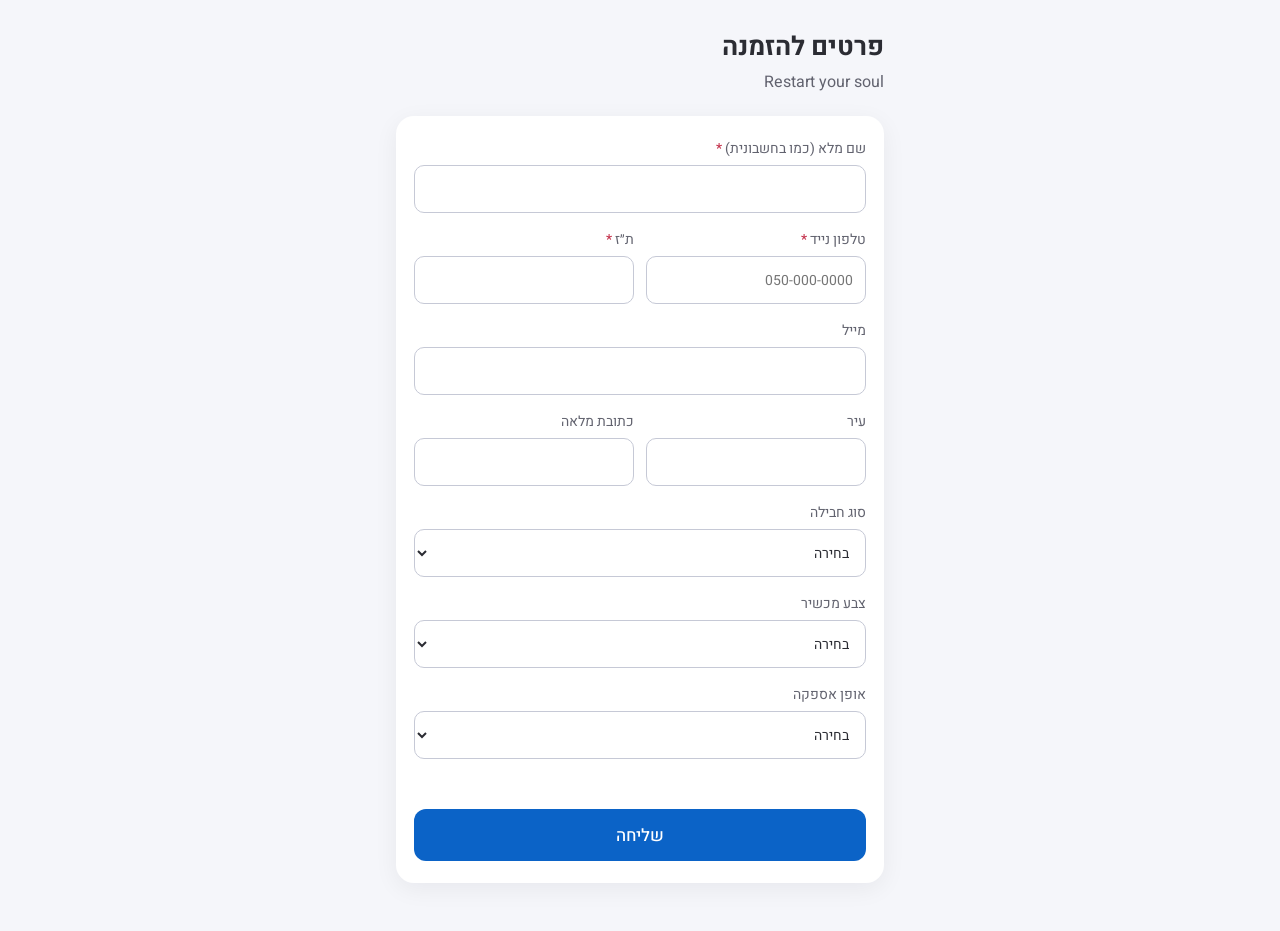
==== form.html @ 0bc05acb "Customer details form that lands in 'awaiting approval' Co-Authored-By: Claude Opus 5.5 <noreply@ant" ====
<!doctype html>
<html lang="he" dir="rtl">
<head>
<meta charset="utf-8">
<meta name="viewport" content="width=device-width, initial-scale=1, viewport-fit=cover">
<title>פרטים להזמנה · Restart your soul</title>
<meta name="theme-color" content="#292f4c">
<meta name="robots" content="noindex">
<link rel="icon" href="icon.svg" type="image/svg+xml">
<link rel="preconnect" href="https://fonts.googleapis.com">
<link href="https://fonts.googleapis.com/css2?family=Heebo:wght@400;500;700&display=swap" rel="stylesheet">
<style>
  :root{--bg:#f5f6fa;--ink:#2b2c33;--muted:#62636f;--primary:#0b63c7;--danger:#c4314b;--line:#c6c9d6}
  *{box-sizing:border-box}
  body{margin:0;font-family:Heebo,system-ui,sans-serif;background:var(--bg);color:var(--ink);font-size:16px;-webkit-text-size-adjust:100%}
  main{max-width:520px;margin:0 auto;padding:28px 16px 48px}
  h1{margin:0 0 4px;font-size:26px}
  .lead{margin:0 0 22px;color:var(--muted)}
  form{background:#fff;border-radius:18px;padding:22px 18px;display:flex;flex-direction:column;gap:16px;box-shadow:0 6px 24px rgba(20,24,40,.06)}
  label{display:flex;flex-direction:column;gap:6px;font-size:14px;color:var(--muted)}
  label b{color:var(--danger);font-weight:500}
  input,select{font:inherit;color:var(--ink);border:1px solid var(--line);border-radius:10px;padding:11px 12px;min-height:48px;background:#fff;width:100%}
  input:focus,select:focus{outline:3px solid #8bb8f0;outline-offset:0;border-color:var(--primary)}
  input[dir=ltr]{text-align:right}
  .row{display:grid;grid-template-columns:1fr 1fr;gap:12px}
  button{font:inherit;border:0;border-radius:12px;min-height:52px;background:var(--primary);color:#fff;font-weight:500;font-size:17px;cursor:pointer;margin-top:4px}
  button:disabled{opacity:.6}
  .err{color:var(--danger);font-size:14px;min-height:1em;margin:0}
  .hp{position:absolute;width:1px;height:1px;overflow:hidden;clip:rect(0 0 0 0);opacity:0}
  .done{background:#fff;border-radius:18px;padding:36px 20px;text-align:center;box-shadow:0 6px 24px rgba(20,24,40,.06)}
  .done .ok{width:64px;height:64px;border-radius:50%;background:#00c875;color:#fff;font-size:34px;display:flex;align-items:center;justify-content:center;margin:0 auto 14px}
  .done h2{margin:0 0 6px}
  .done p{margin:0;color:var(--muted)}
  @media (max-width:420px){.row{grid-template-columns:1fr}}
</style>
</head>
<body>
<main>
  <h1>פרטים להזמנה</h1>
  <p class="lead">Restart your soul</p>
  <form id="f" novalidate>
    <label><span>שם מלא (כמו בחשבונית) <b aria-hidden="true">*</b></span><input name="name" required autocomplete="name" maxlength="120"></label>
    <div class="row">
      <label><span>טלפון נייד <b aria-hidden="true">*</b></span><input name="phone" required type="tel" inputmode="tel" autocomplete="tel" dir="ltr" placeholder="050-000-0000"></label>
      <label><span>ת״ז <b aria-hidden="true">*</b></span><input name="tz" required inputmode="numeric" maxlength="9" dir="ltr"></label>
    </div>
    <label>מייל<input name="email_mkzappb7" type="email" autocomplete="email" dir="ltr"></label>
    <div class="row">
      <label>עיר<input name="text_mkzataf7" autocomplete="address-level2"></label>
      <label>כתובת מלאה<input name="text_mkzaysa6" autocomplete="street-address"></label>
    </div>
    <label><span data-t="color_mkzacdbj">סוג חבילה</span><select name="color_mkzacdbj"><option value="">בחירה</option></select></label>
    <label><span data-t="color_mkzbscf7">צבע מכשיר</span><select name="color_mkzbscf7"><option value="">בחירה</option></select></label>
    <label><span data-t="color_mkzbejpk">אופן אספקה</span><select name="color_mkzbejpk"><option value="">בחירה</option></select></label>
    <label class="hp" aria-hidden="true">אתר<input name="website" tabindex="-1" autocomplete="off"></label>
    <p class="err" id="err" role="alert"></p>
    <button id="send">שליחה</button>
  </form>
</main>
<script src="config.js"></script>
<script>
(function () {
  const C = window.RYS_CONFIG;
  const rpc = (fn, body) => fetch(`${C.supabaseUrl}/rest/v1/rpc/${fn}`, { method: 'POST', headers: { apikey: C.supabaseKey, 'Content-Type': 'application/json' }, body: JSON.stringify(body || {}) });
  const f = document.getElementById('f'), err = document.getElementById('err'), btn = document.getElementById('send');
  rpc('rys_form_options').then((r) => r.json()).then((o) => {
    Object.entries(o || {}).forEach(([id, c]) => {
      const sel = f.elements[id]; if (!sel) return;
      const t = document.querySelector(`[data-t="${id}"]`); if (t && c.title) t.textContent = c.title;
      Object.entries(c.labels || {}).filter(([, v]) => v).forEach(([k, v]) => { const op = document.createElement('option'); op.value = k; op.textContent = v; sel.appendChild(op); });
    });
  }).catch(() => {});
  f.addEventListener('submit', async (e) => {
    e.preventDefault(); err.textContent = '';
    const v = Object.fromEntries(new FormData(f).entries());
    if (v.website) return;
    const phone = (v.phone || '').replace(/\D/g, ''), tz = (v.tz || '').replace(/\D/g, '');
    if ((v.name || '').trim().length < 2) { err.textContent = 'נא למלא שם מלא'; f.elements.name.focus(); return; }
    if (!/^(05\d{8}|9725\d{8})$/.test(phone)) { err.textContent = 'נא למלא מספר נייד תקין'; f.elements.phone.focus(); return; }
    if (!/^\d{5,9}$/.test(tz)) { err.textContent = 'נא למלא ת״ז תקינה'; f.elements.tz.focus(); return; }
    btn.disabled = true; btn.textContent = 'שולח...';
    try {
      const r = await rpc('rys_submit_form', { p: v });
      if (!r.ok) throw new Error();
      f.outerHTML = '<div class="done" role="status"><div class="ok" aria-hidden="true">✓</div><h2>תודה, קיבלנו!</h2><p>נחזור אליך בהקדם.</p></div>';
    } catch (x) { err.textContent = 'השליחה נכשלה, נסו שוב בעוד רגע'; btn.disabled = false; btn.textContent = 'שליחה'; }
  });
})();
</script>
</body>
</html>
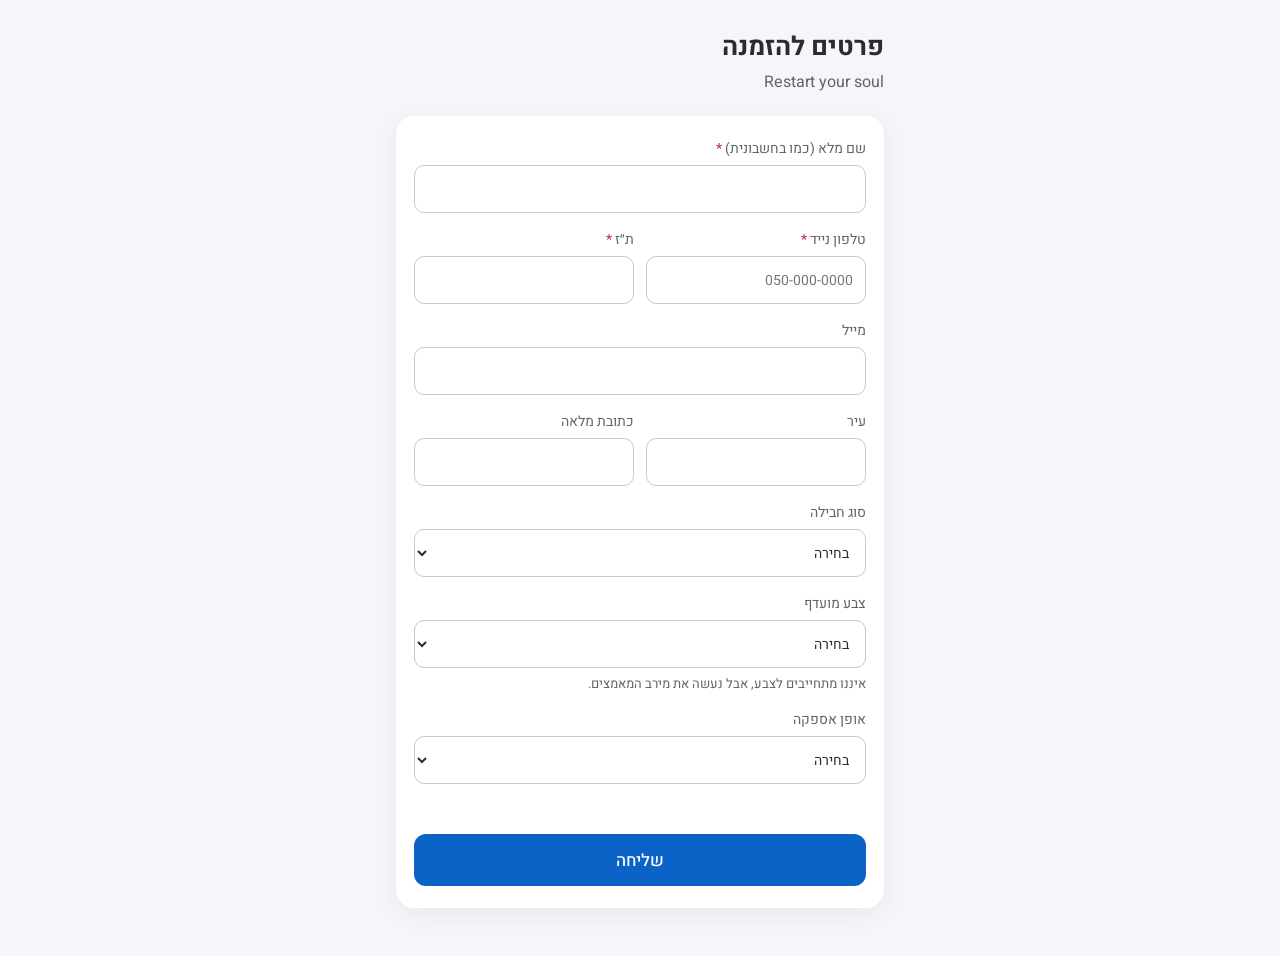
==== commit 9742c8a6: "Form: preferred color note Co-Authored-By: Claude Opus 5.5 <noreply@anthropic.com> Claude-Session: h" ====
--- a/form.html
+++ b/form.html
@@ -25,6 +25,7 @@
   .row{display:grid;grid-template-columns:1fr 1fr;gap:12px}
   button{font:inherit;border:0;border-radius:12px;min-height:52px;background:var(--primary);color:#fff;font-weight:500;font-size:17px;cursor:pointer;margin-top:4px}
   button:disabled{opacity:.6}
+  .hint{font-size:13px;color:var(--muted)}
   .err{color:var(--danger);font-size:14px;min-height:1em;margin:0}
   .hp{position:absolute;width:1px;height:1px;overflow:hidden;clip:rect(0 0 0 0);opacity:0}
   .done{background:#fff;border-radius:18px;padding:36px 20px;text-align:center;box-shadow:0 6px 24px rgba(20,24,40,.06)}
@@ -50,7 +51,7 @@
       <label>כתובת מלאה<input name="text_mkzaysa6" autocomplete="street-address"></label>
     </div>
     <label><span data-t="color_mkzacdbj">סוג חבילה</span><select name="color_mkzacdbj"><option value="">בחירה</option></select></label>
-    <label><span data-t="color_mkzbscf7">צבע מכשיר</span><select name="color_mkzbscf7"><option value="">בחירה</option></select></label>
+    <label><span>צבע מועדף</span><select name="color_mkzbscf7"><option value="">בחירה</option></select><small class="hint">איננו מתחייבים לצבע, אבל נעשה את מירב המאמצים.</small></label>
     <label><span data-t="color_mkzbejpk">אופן אספקה</span><select name="color_mkzbejpk"><option value="">בחירה</option></select></label>
     <label class="hp" aria-hidden="true">אתר<input name="website" tabindex="-1" autocomplete="off"></label>
     <p class="err" id="err" role="alert"></p>
@@ -62,12 +63,17 @@
 (function () {
   const C = window.RYS_CONFIG;
   const rpc = (fn, body) => fetch(`${C.supabaseUrl}/rest/v1/rpc/${fn}`, { method: 'POST', headers: { apikey: C.supabaseKey, 'Content-Type': 'application/json' }, body: JSON.stringify(body || {}) });
+  const HIDE = { color_mkzbejpk: ['3'] }; // no pickup from Herzliya
+  const model = (t) => t.trim() === 'אחר' ? 'Other' : t.replace(/iphone/ig, 'iPhone').replace(/airpods\s*/ig, 'AirPods ').replace(/Pro(\d)/g, 'Pro $1')
+    .replace(/\s*\+\s*/g, ' + ').replace(/^(\d\d) /, 'iPhone $1 ').replace(/\s+/g, ' ').trim();
   const f = document.getElementById('f'), err = document.getElementById('err'), btn = document.getElementById('send');
   rpc('rys_form_options').then((r) => r.json()).then((o) => {
     Object.entries(o || {}).forEach(([id, c]) => {
       const sel = f.elements[id]; if (!sel) return;
       const t = document.querySelector(`[data-t="${id}"]`); if (t && c.title) t.textContent = c.title;
-      Object.entries(c.labels || {}).filter(([, v]) => v).forEach(([k, v]) => { const op = document.createElement('option'); op.value = k; op.textContent = v; sel.appendChild(op); });
+      let opts = Object.entries(c.labels || {}).filter(([k, v]) => v && !(HIDE[id] || []).includes(k)).map(([k, v]) => [k, id === 'color_mkzacdbj' ? model(v) : v]);
+      if (id === 'color_mkzacdbj') opts.sort((a, b) => (a[1] === 'Other') - (b[1] === 'Other') || a[1].localeCompare(b[1], 'en', { numeric: true }));
+      opts.forEach(([k, v]) => { const op = document.createElement('option'); op.value = k; op.textContent = /[a-z]/i.test(v) ? '\u2066' + v + '\u2069' : v; sel.appendChild(op); });
     });
   }).catch(() => {});
   f.addEventListener('submit', async (e) => {
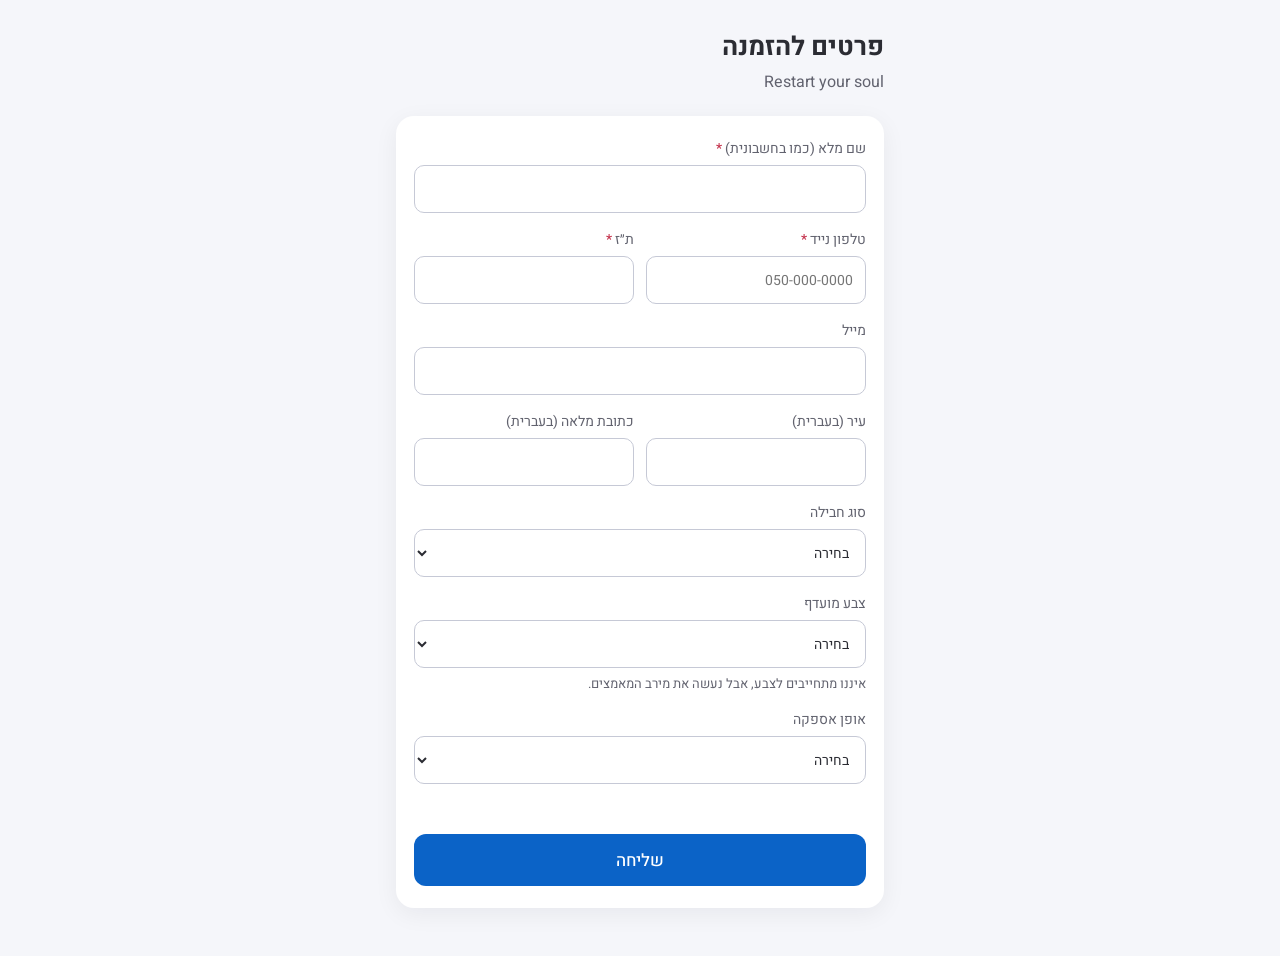
==== commit f0c2f40b: "Form: Hebrew-only address, colours filtered by model Co-Authored-By: Claude Opus 5.5 <noreply@anthro" ====
--- a/form.html
+++ b/form.html
@@ -47,8 +47,8 @@
     </div>
     <label>מייל<input name="email_mkzappb7" type="email" autocomplete="email" dir="ltr"></label>
     <div class="row">
-      <label>עיר<input name="text_mkzataf7" autocomplete="address-level2"></label>
-      <label>כתובת מלאה<input name="text_mkzaysa6" autocomplete="street-address"></label>
+      <label>עיר (בעברית)<input name="text_mkzataf7" autocomplete="address-level2" lang="he"></label>
+      <label>כתובת מלאה (בעברית)<input name="text_mkzaysa6" autocomplete="street-address" lang="he"></label>
     </div>
     <label><span data-t="color_mkzacdbj">סוג חבילה</span><select name="color_mkzacdbj"><option value="">בחירה</option></select></label>
     <label><span>צבע מועדף</span><select name="color_mkzbscf7"><option value="">בחירה</option></select><small class="hint">איננו מתחייבים לצבע, אבל נעשה את מירב המאמצים.</small></label>
@@ -64,6 +64,16 @@
   const C = window.RYS_CONFIG;
   const rpc = (fn, body) => fetch(`${C.supabaseUrl}/rest/v1/rpc/${fn}`, { method: 'POST', headers: { apikey: C.supabaseKey, 'Content-Type': 'application/json' }, body: JSON.stringify(body || {}) });
   const HIDE = { color_mkzbejpk: ['3'] }; // no pickup from Herzliya
+  // colour keys allowed per package key (color_mkzacdbj -> color_mkzbscf7); 'אחר' / none = all
+  const P17PRO = ['0', '1', '2'], P17 = ['3', '4', '6', '7'], P18PRO = ['8', '9', '10', '2'];
+  const COLORS = { 0: P17PRO, 1: P17PRO, 2: P17PRO, 3: P17PRO, 4: P17, 110: P17, 6: P18PRO, 7: P18PRO, 8: P18PRO, 9: P18PRO };
+  let colorOpts = [];
+  const fillColors = () => {
+    const sel = f.elements.color_mkzbscf7, keep = sel.value, ok = COLORS[f.elements.color_mkzacdbj.value];
+    sel.length = 1;
+    colorOpts.filter(([k]) => !ok || ok.includes(k)).forEach(([k, v]) => { const op = document.createElement('option'); op.value = k; op.textContent = v.replace(/\s*\(.*\)\s*$/, ''); sel.appendChild(op); });
+    sel.value = [...sel.options].some((o) => o.value === keep) ? keep : '';
+  };
   const model = (t) => t.trim() === 'אחר' ? 'Other' : t.replace(/iphone/ig, 'iPhone').replace(/airpods\s*/ig, 'AirPods ').replace(/Pro(\d)/g, 'Pro $1')
     .replace(/\s*\+\s*/g, ' + ').replace(/^(\d\d) /, 'iPhone $1 ').replace(/\s+/g, ' ').trim();
   const f = document.getElementById('f'), err = document.getElementById('err'), btn = document.getElementById('send');
@@ -73,9 +83,12 @@
       const t = document.querySelector(`[data-t="${id}"]`); if (t && c.title) t.textContent = c.title;
       let opts = Object.entries(c.labels || {}).filter(([k, v]) => v && !(HIDE[id] || []).includes(k)).map(([k, v]) => [k, id === 'color_mkzacdbj' ? model(v) : v]);
       if (id === 'color_mkzacdbj') opts.sort((a, b) => (a[1] === 'Other') - (b[1] === 'Other') || a[1].localeCompare(b[1], 'en', { numeric: true }));
+      if (id === 'color_mkzbscf7') { colorOpts = opts; return; }
       opts.forEach(([k, v]) => { const op = document.createElement('option'); op.value = k; op.textContent = /[a-z]/i.test(v) ? '\u2066' + v + '\u2069' : v; sel.appendChild(op); });
     });
+    fillColors();
   }).catch(() => {});
+  f.elements.color_mkzacdbj.addEventListener('change', fillColors);
   f.addEventListener('submit', async (e) => {
     e.preventDefault(); err.textContent = '';
     const v = Object.fromEntries(new FormData(f).entries());
@@ -84,6 +97,7 @@
     if ((v.name || '').trim().length < 2) { err.textContent = 'נא למלא שם מלא'; f.elements.name.focus(); return; }
     if (!/^(05\d{8}|9725\d{8})$/.test(phone)) { err.textContent = 'נא למלא מספר נייד תקין'; f.elements.phone.focus(); return; }
     if (!/^\d{5,9}$/.test(tz)) { err.textContent = 'נא למלא ת״ז תקינה'; f.elements.tz.focus(); return; }
+    if (/[a-z]/i.test((v.text_mkzataf7 || '') + (v.text_mkzaysa6 || ''))) { err.textContent = 'נא לכתוב את העיר והכתובת בעברית'; f.elements[/[a-z]/i.test(v.text_mkzataf7 || '') ? 'text_mkzataf7' : 'text_mkzaysa6'].focus(); return; }
     btn.disabled = true; btn.textContent = 'שולח...';
     try {
       const r = await rpc('rys_submit_form', { p: v });
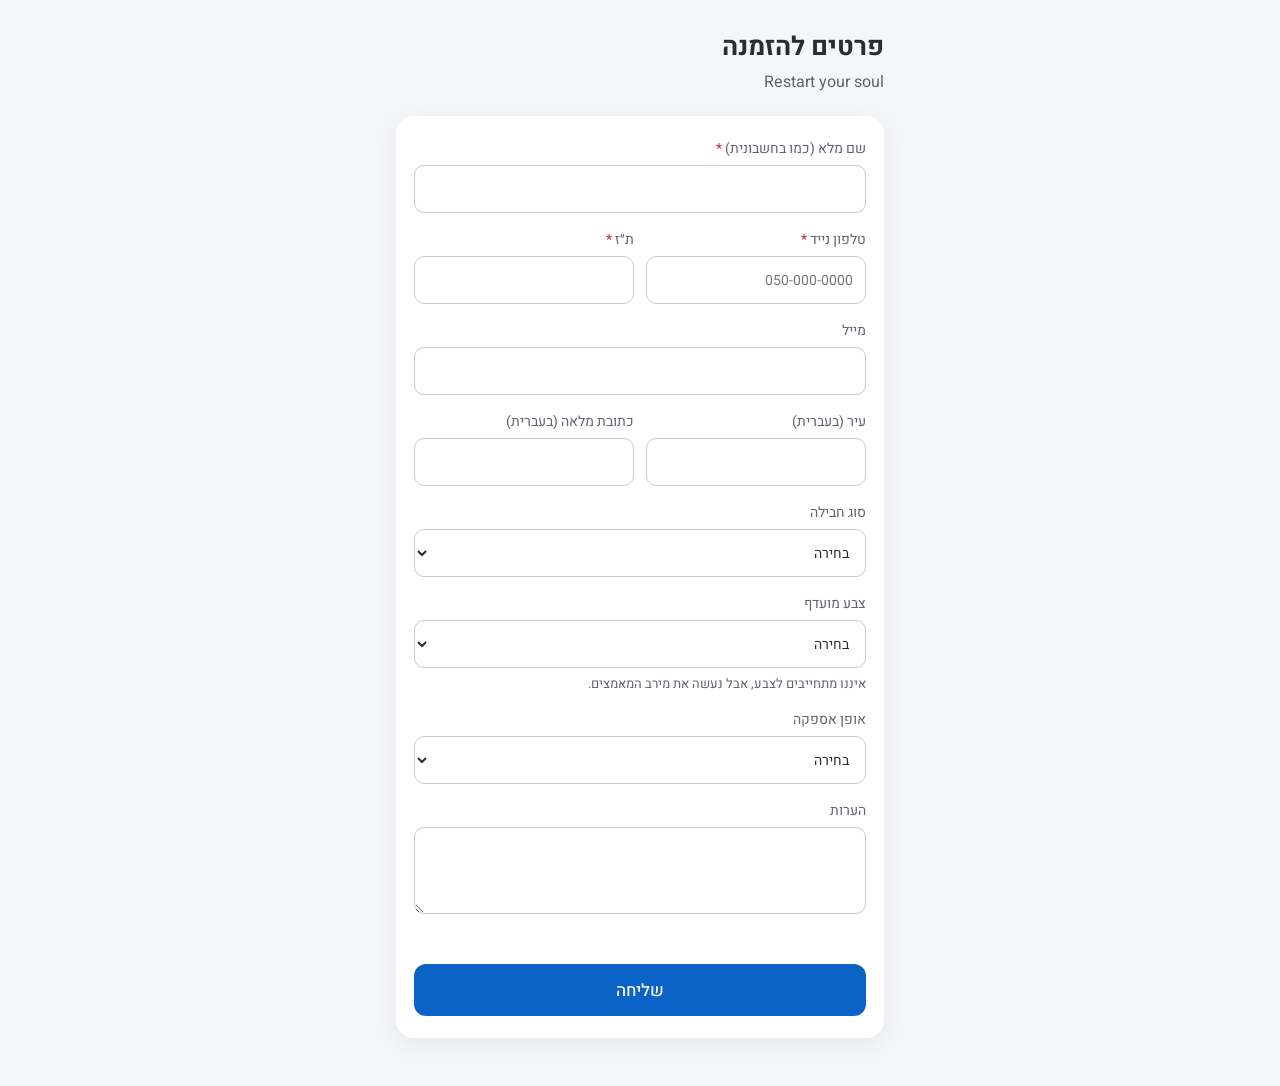
==== commit eee26f5e: "Form: optional notes field, saved to הערות נוספות Co-Authored-By: Claude Opus 5.5 <noreply@anthropic" ====
--- a/form.html
+++ b/form.html
@@ -19,8 +19,8 @@
   form{background:#fff;border-radius:18px;padding:22px 18px;display:flex;flex-direction:column;gap:16px;box-shadow:0 6px 24px rgba(20,24,40,.06)}
   label{display:flex;flex-direction:column;gap:6px;font-size:14px;color:var(--muted)}
   label b{color:var(--danger);font-weight:500}
-  input,select{font:inherit;color:var(--ink);border:1px solid var(--line);border-radius:10px;padding:11px 12px;min-height:48px;background:#fff;width:100%}
-  input:focus,select:focus{outline:3px solid #8bb8f0;outline-offset:0;border-color:var(--primary)}
+  input,select,textarea{font:inherit;color:var(--ink);border:1px solid var(--line);border-radius:10px;padding:11px 12px;min-height:48px;background:#fff;width:100%}
+  input:focus,select:focus,textarea:focus{outline:3px solid #8bb8f0;outline-offset:0;border-color:var(--primary)}
   input[dir=ltr]{text-align:right}
   .row{display:grid;grid-template-columns:1fr 1fr;gap:12px}
   button{font:inherit;border:0;border-radius:12px;min-height:52px;background:var(--primary);color:#fff;font-weight:500;font-size:17px;cursor:pointer;margin-top:4px}
@@ -53,6 +53,7 @@
     <label><span data-t="color_mkzacdbj">סוג חבילה</span><select name="color_mkzacdbj"><option value="">בחירה</option></select></label>
     <label><span>צבע מועדף</span><select name="color_mkzbscf7"><option value="">בחירה</option></select><small class="hint">איננו מתחייבים לצבע, אבל נעשה את מירב המאמצים.</small></label>
     <label><span data-t="color_mkzbejpk">אופן אספקה</span><select name="color_mkzbejpk"><option value="">בחירה</option></select></label>
+    <label>הערות<textarea name="long_textycnewz3l" rows="3" maxlength="2000" style="resize:vertical"></textarea></label>
     <label class="hp" aria-hidden="true">אתר<input name="website" tabindex="-1" autocomplete="off"></label>
     <p class="err" id="err" role="alert"></p>
     <button id="send">שליחה</button>
